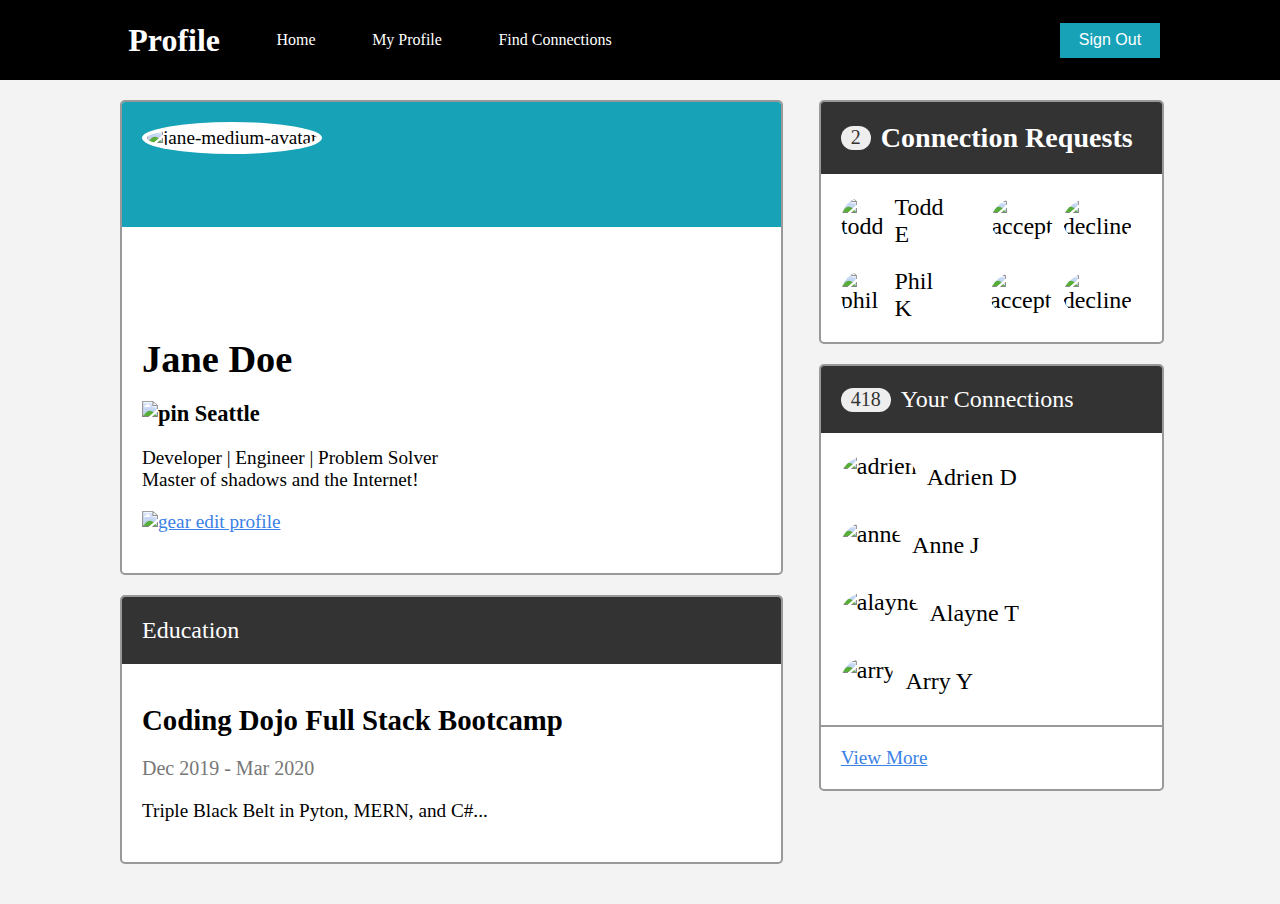
==== index.html @ ff544179 "Rename Making Connections.html to index.html" ====
<!DOCTYPE html>
<html lang="en">
<head>
    <meta charset="UTF-8">
    <meta http-equiv="X-UA-Compatible" content="IE=edge">
    <meta name="viewport" content="width=device-width, initial-scale=1.0">
    <title>Profile Page</title>
    <link rel="stylesheet" href="Making Connections.css">
</head>
<body>
    <div class="top">
        <div class="nav">
            
            <ul class="nav-links">
                <li><h1 class="nav-title">Profile</h1></li>
                <li><a href="#">Home</a></li>
                <li><a href="#" class="active">My Profile</a></li>
                <li><a href="#">Find Connections</a></li>
            </ul>
            <div id="button"><button class="btn">Sign Out</button></div>
        </div>  
    </div>
    <div class="container">
        <div class="row">
            <div class="col-2">
                <div class="user-card">
                    <div class="card-header">
                        <img src="images/jane-m.jpg" alt="jane-medium-avatar" class="avatar-m">
                    </div>
                    <div class="card-body">
                        <h1 id="profileName">Jane Doe</h1>
                        <h3>
                            <img src="icons/map-marker.png" alt="pin" class="icon-s"> 
                            Seattle
                        </h3>
                        <p>Developer | Engineer | Problem Solver<br>
                        Master of shadows and the Internet!</p>
                        <p>
                            <a onclick="change()" href="#">
                                <img src="icons/gear.png" alt="gear" class="icon-s"> 
                                edit profile
                            </a>
                        </p>
                    </div>
                </div>
                <div class="card">
                    <div class="header">
                        Education
                    </div>
                    <div class="card-body">
                        <h2>Coding Dojo Full Stack Bootcamp</h2>
                        <p class="dates">Dec 2019 - Mar 2020</p>
                        <p>Triple Black Belt in Pyton, MERN, and C#...</p>
                    </div>
                </div>
            </div>
            <div class="col">
                <div class="card">
                    <div class="header">
                        <span class="connections" id="requests">2</span>
                        <h3>Connection Requests</h3>
                    </div>
                    <div class="user-line">
                        <span id="request-1">
                            <span class="start">
                                <img src="images/todd-s.jpg" alt="todd" class="avatar-s">
                                <span>Todd E</span>
                            </span>
                            <span class="end">
                                <img onclick="accept('#request-1')" src="icons/accept-circle.png" alt="accept" class="avatar-s">
                                <img onclick="decline('#request-1')" src="icons/close-circle.png" alt="decline" class="avatar-s">
                            </span>
                        </span>
                    </div>
                    <div class="user-line">
                        <span id="request-2">
                            <span class="start">
                                <img src="images/phil-s.jpg" alt="phil" class="avatar-s">
                                <span>Phil K</span>
                            </span>
                            <span class="end">
                                <img onclick="accept('#request-2')" src="icons/accept-circle.png" alt="accept" class="avatar-s">
                                <img onclick="decline('#request-2')" src="icons/close-circle.png" alt="decline" class="avatar-s">
                            </span>
                        </span>
                    </div>
                </div>
                <div class="card">
                    <div class="header">
                        <span class="connections" id="connections">418</span>
                        Your Connections
                    </div>
                    <div class="user-line">
                        <span class="start">
                            <img src="images/adrien-s.jpg" alt="adrien" class="avatar-s">
                            <span>Adrien D</span>
                        </span>
                    </div>
                    <div class="user-line">
                        <span class="start">
                            <img src="images/anne-s.jpg" alt="anne" class="avatar-s">
                            <span>Anne J</span>
                        </span>
                    </div>
                    <div class="user-line">
                        <span class="start">
                            <img src="images/alayne-s.jpg" alt="alayne" class="avatar-s">
                            <span>Alayne T</span>
                        </span>
                    </div>
                    <div class="user-line">
                        <span class="start">
                            <img src="images/arry-s.jpg" alt="arry" class="avatar-s">
                            <span>Arry Y</span>
                        </span>
                    </div>
                    <div class="footer">
                        <a href="#">View More</a>
                    </div>
                </div>
            </div>  
        </div>
    </div>
    <script src="Making Connections.js"></script>
</body>
</html>
---- Making Connections.css ----
* {
    margin: 0;
    padding: 0;
}
body {
    background-color: #f3f3f3;
}
.top {
    background-color: black;
}
.nav {
    width: 1080px;
    margin: 0 auto;
    color: white;
    height: 80px;
    display: flex;
    align-items: center;
    justify-content: space-between;
}
.nav-links {
    width: 50%;
    display: flex;
    align-items: center;
    list-style-type: none;
    justify-content: space-around;
}
#button{
    margin-right: 20px;
}
.nav a {
    color: white;
    text-decoration: none;
}
.btn {
    height: 35px;
    width: 100px;
    background-color: #17a2b8;
    color: white;
    border: none;
    font-size: 16px;
}
.container {
    width: 1080px;
    margin: 0 auto;
}
.row {
    display: flex;
}
.col, .col-2 {
    margin: 10px;
    padding: 10px;
    flex: 1;
}
.col-2 {
    flex: 2;
}
.flex-container {
    width: 1000px;
    margin: 0 auto;
    display: flex;
    justify-content: space-between;
    align-items: center;
}
.user-card, .card {
    width: 100%;
    background-color: #fff;
    border: 2px solid #999;
    margin-bottom: 20px;
    border-radius: 5px;
    font-size: 1.2rem;
    overflow: hidden;
}
.card-header {
    background-color: #17a2b8;
    height: 125px;
    margin-bottom: 70px;
}
.card-body {
    padding: 20px;
}
.card-body h3,
.card-body a {
    align-items: center;
}
.card-body h1, 
.card-body h2,
.card-body h3,
.card-body p {
    margin: 20px 0px;
}
.avatar-m {
    border-radius: 50%;
    background-color: #fff;
    height: 190px;
    padding: 5px;
    margin-top: 20px;
    margin-left: 20px;
}
.icon-s {
    height: 20px;
}
a {
    color: #3a81e6;
}
.header {
    background-color: #333333;
    padding: 20px;
    color: white;
    font-size: 24px;
    display: flex;
    align-items: center;
}
.avatar-s {
    border-radius: 50%;
    height: 48px;
    margin-right: 10px;
}
.user-line {
    display: flex;
    justify-content: space-between;
    margin: 20px;
}
.start, .end {
    display: flex;
    align-items: center;
    font-size: 24px;
}
.dates {
    font-size: 20px;
    color: #777;
}
.footer {
    padding: 20px;
    border-top: 2px solid #999;
}
.connections {
    background-color: #eee;
    color: #333;
    font-size: 20px;
    border-radius: 12px;
    height: 24px;
    padding: 0 10px;
    margin-right: 10px;
}
#request-1,#request-2{
    display: flex;
}
.end{
    margin-left: 45px;
}
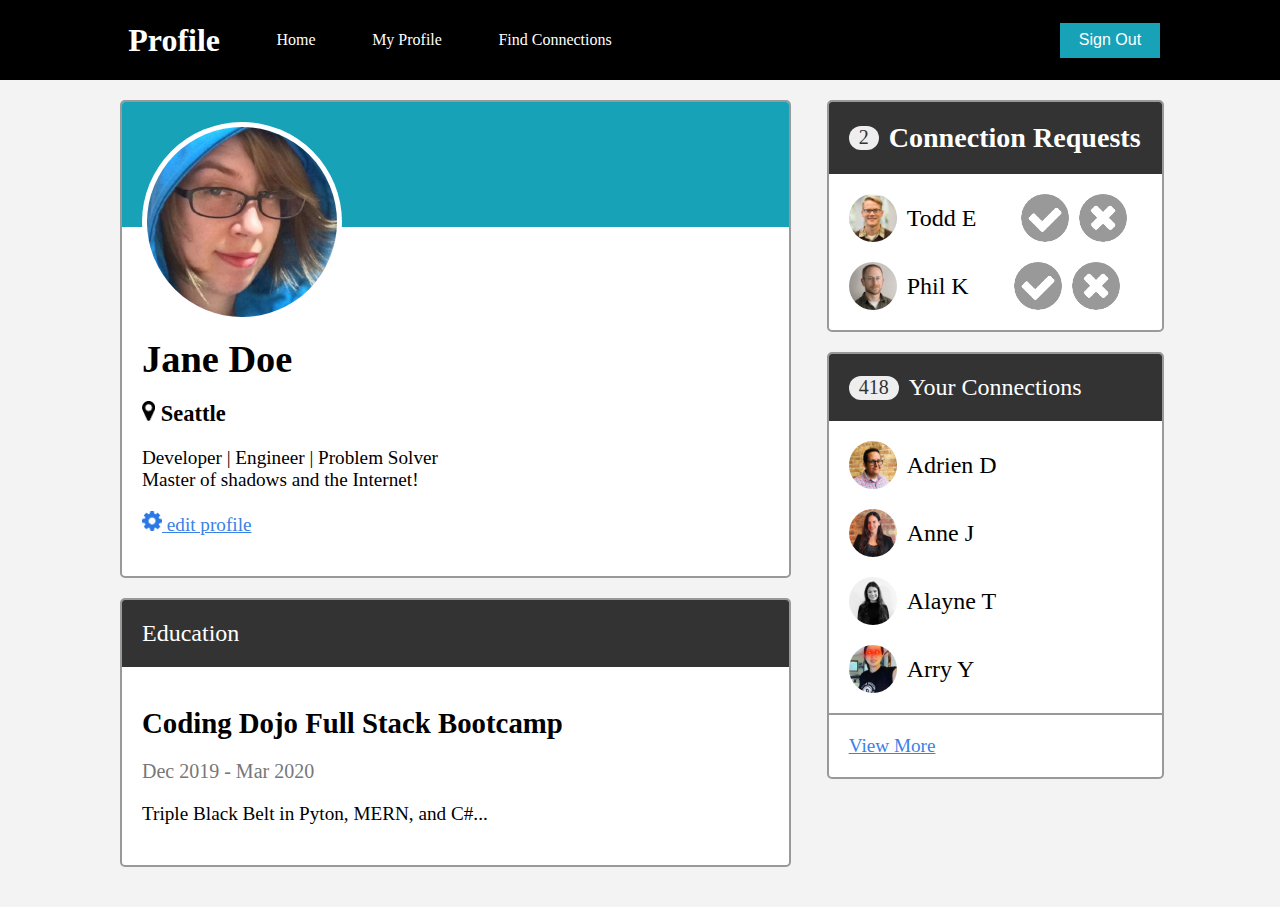
==== commit 0078415f: "Update index.html" ====
--- a/index.html
+++ b/index.html
@@ -25,19 +25,19 @@
             <div class="col-2">
                 <div class="user-card">
                     <div class="card-header">
-                        <img src="images/jane-m.jpg" alt="jane-medium-avatar" class="avatar-m">
+                        <img src="jane-m.jpg" alt="jane-medium-avatar" class="avatar-m">
                     </div>
                     <div class="card-body">
                         <h1 id="profileName">Jane Doe</h1>
                         <h3>
-                            <img src="icons/map-marker.png" alt="pin" class="icon-s"> 
+                            <img src="map-marker.png" alt="pin" class="icon-s"> 
                             Seattle
                         </h3>
                         <p>Developer | Engineer | Problem Solver<br>
                         Master of shadows and the Internet!</p>
                         <p>
                             <a onclick="change()" href="#">
-                                <img src="icons/gear.png" alt="gear" class="icon-s"> 
+                                <img src="gear.png" alt="gear" class="icon-s"> 
                                 edit profile
                             </a>
                         </p>
@@ -63,24 +63,24 @@
                     <div class="user-line">
                         <span id="request-1">
                             <span class="start">
-                                <img src="images/todd-s.jpg" alt="todd" class="avatar-s">
+                                <img src="todd-s.jpg" alt="todd" class="avatar-s">
                                 <span>Todd E</span>
                             </span>
                             <span class="end">
-                                <img onclick="accept('#request-1')" src="icons/accept-circle.png" alt="accept" class="avatar-s">
-                                <img onclick="decline('#request-1')" src="icons/close-circle.png" alt="decline" class="avatar-s">
+                                <img onclick="accept('#request-1')" src="accept-circle.png" alt="accept" class="avatar-s">
+                                <img onclick="decline('#request-1')" src="close-circle.png" alt="decline" class="avatar-s">
                             </span>
                         </span>
                     </div>
                     <div class="user-line">
                         <span id="request-2">
                             <span class="start">
-                                <img src="images/phil-s.jpg" alt="phil" class="avatar-s">
+                                <img src="phil-s.jpg" alt="phil" class="avatar-s">
                                 <span>Phil K</span>
                             </span>
                             <span class="end">
-                                <img onclick="accept('#request-2')" src="icons/accept-circle.png" alt="accept" class="avatar-s">
-                                <img onclick="decline('#request-2')" src="icons/close-circle.png" alt="decline" class="avatar-s">
+                                <img onclick="accept('#request-2')" src="accept-circle.png" alt="accept" class="avatar-s">
+                                <img onclick="decline('#request-2')" src="close-circle.png" alt="decline" class="avatar-s">
                             </span>
                         </span>
                     </div>
@@ -92,25 +92,25 @@
                     </div>
                     <div class="user-line">
                         <span class="start">
-                            <img src="images/adrien-s.jpg" alt="adrien" class="avatar-s">
+                            <img src="adrien-s.jpg" alt="adrien" class="avatar-s">
                             <span>Adrien D</span>
                         </span>
                     </div>
                     <div class="user-line">
                         <span class="start">
-                            <img src="images/anne-s.jpg" alt="anne" class="avatar-s">
+                            <img src="anne-s.jpg" alt="anne" class="avatar-s">
                             <span>Anne J</span>
                         </span>
                     </div>
                     <div class="user-line">
                         <span class="start">
-                            <img src="images/alayne-s.jpg" alt="alayne" class="avatar-s">
+                            <img src="alayne-s.jpg" alt="alayne" class="avatar-s">
                             <span>Alayne T</span>
                         </span>
                     </div>
                     <div class="user-line">
                         <span class="start">
-                            <img src="images/arry-s.jpg" alt="arry" class="avatar-s">
+                            <img src="arry-s.jpg" alt="arry" class="avatar-s">
                             <span>Arry Y</span>
                         </span>
                     </div>
